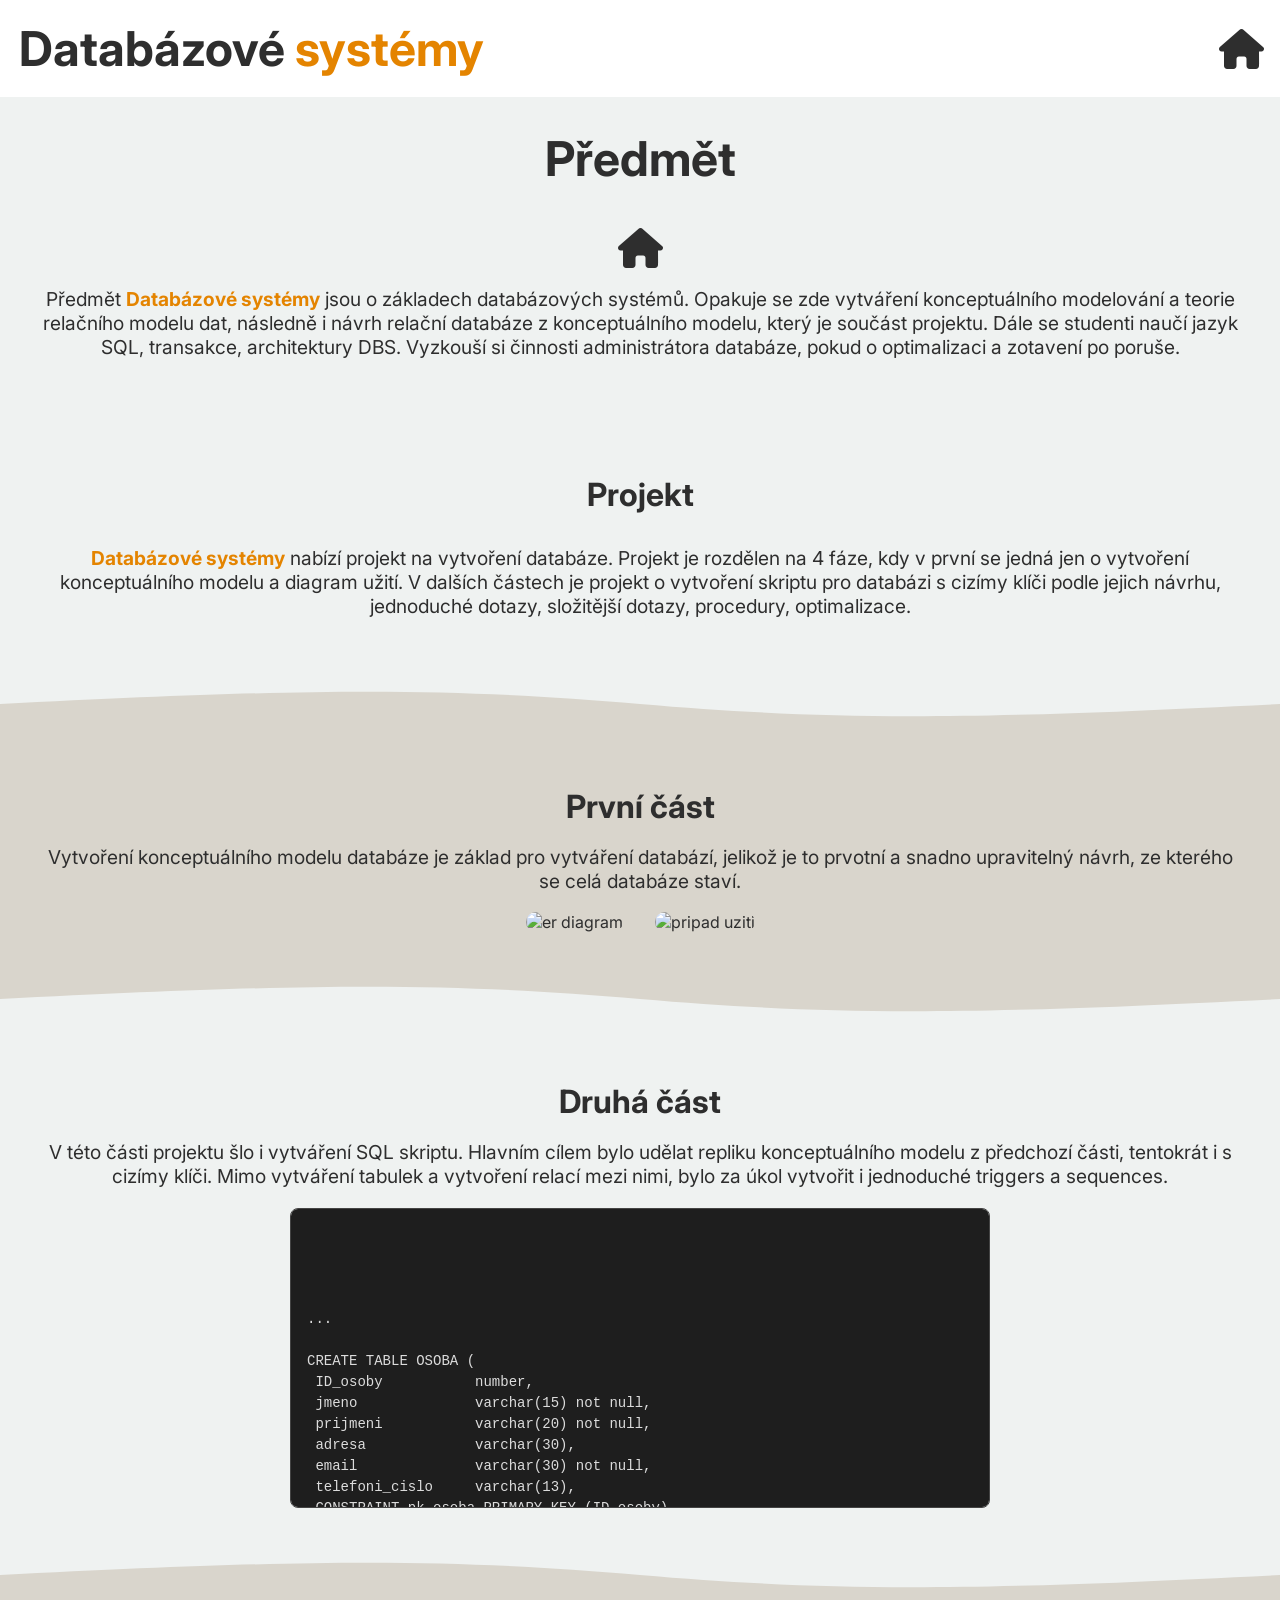
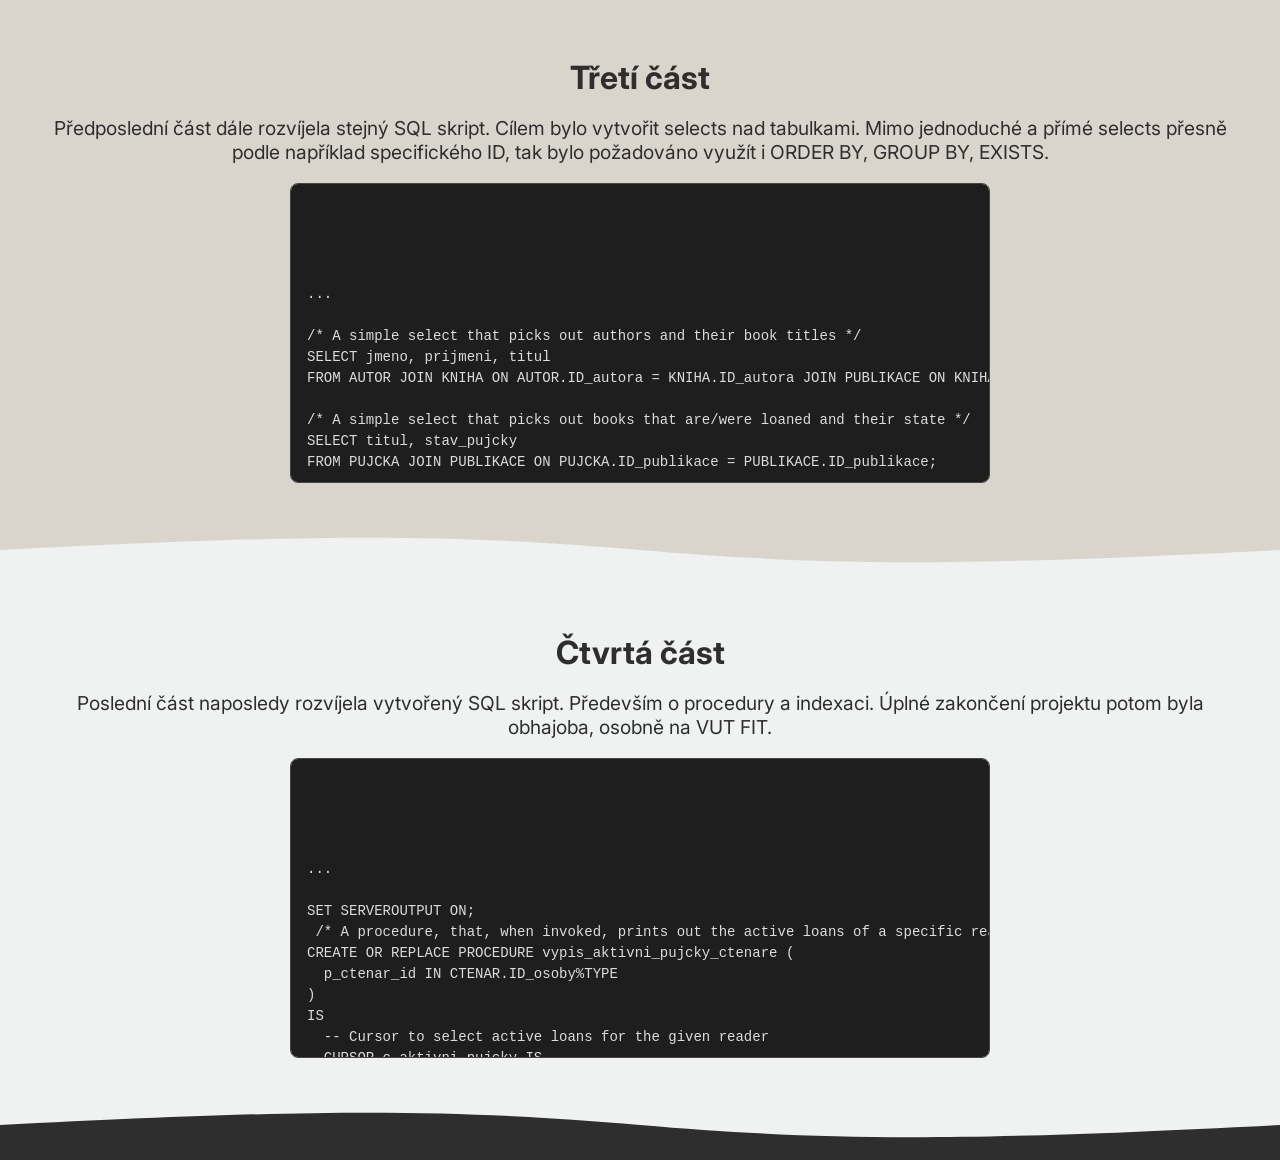
==== sub_pages/ids.html @ 6778bc86 "Add files via upload" ====
<!DOCTYPE html>
<html lang="cs">
    <head>
        <meta charset="utf-8">
        <meta http-equiv="X-UA-Compatible" content="IE=edge">
        <title>Projekt - IDS</title>
        <meta name="description" content="Osobní web jako součást ITW projektu na VUT FIT, předmětu ITW">
        <meta name="viewport" content="width=device-width, initial-scale=1">
        <link rel="stylesheet" href="https://cdnjs.cloudflare.com/ajax/libs/font-awesome/6.5.0/css/all.min.css">
        <link rel="preconnect" href="https://fonts.googleapis.com">
        <link rel="preconnect" href="https://fonts.gstatic.com" crossorigin>
        <link href="https://fonts.googleapis.com/css2?family=Inter:ital,opsz,wght@0,14..32,100..900;1,14..32,100..900&display=swap" rel="stylesheet">
        <link rel="stylesheet" href="../styles/projects.css">
    </head>
    <body>
        <header>
        <h1>Databázové <span>systémy</span></h1>
        <nav>
            <a href="../index.html#projects" aria-label="Link to main page"><i class="fa-solid fa-house" aria-hidden="true"></i></a>
        </nav>
        </header>

        <div class="intro">
            <h2>Předmět</h2>
            <i class="fa-solid fa-house" aria-hidden="true"></i>
            <p>
                Předmět <span>Databázové systémy</span> jsou o základech databázových systémů. Opakuje se zde vytváření konceptuálního
                modelování a teorie relačního modelu dat, následně i návrh relační databáze z konceptuálního modelu, který
                je součást projektu. Dále se studenti naučí jazyk SQL, transakce, architektury DBS. Vyzkouší si činnosti
                administrátora databáze, pokud o optimalizaci a zotavení po poruše. 
            </p>
        </div>

        <section class="projects">
            <div class="projects-intro">
                <h3>Projekt</h3>
                <p>
                    <span>Databázové systémy</span> nabízí projekt na vytvoření databáze.
                    Projekt je rozdělen na 4 fáze, kdy v první se jedná jen o vytvoření
                     konceptuálního modelu a diagram užití. V dalších částech
                     je projekt o vytvoření skriptu pro databázi s cizímy klíči podle
                     jejich návrhu, jednoduché dotazy, složitější dotazy, procedury, optimalizace.
                </p>
            </div>

            <svg class="divider-top" viewBox="0 0 1000 300" preserveAspectRatio="none" aria-hidden="true" focusable="false">
                <path
                    d="
                    M 0 0
                    L 0 150
                    C 250 80, 350 80, 500 150
                    C 650 220, 750 220, 1000 150
                    L 1000 0
                    Z
                    "
                />
            </svg>

            <article class="projects-firstPart">
                <div class="projects-firstPart-contents">
                    <h4>První část</h4>
                    <p>
                        Vytvoření konceptuálního modelu databáze je základ pro vytváření databází,
                        jelikož je to prvotní a snadno upravitelný návrh, ze kterého se celá databáze
                        staví. 
                    </p>
                    <div class="projects-firstPart-contents-images">
                        <img src="imgs/projects/ids/er_diagram.png" alt="er diagram">
                        <img src="imgs/projects/ids/pripad_uziti.png" alt="pripad uziti">
                    </div>
                </div>
            </article>

            <svg class="divider-bottom" viewBox="0 0 1000 300" preserveAspectRatio="none" aria-hidden="true" focusable="false">
                <path
                    d="
                    M 0 0
                    L 0 150
                    C 250 80, 350 80, 500 150
                    C 650 220, 750 220, 1000 150
                    L 1000 0
                    Z
                    "
                />
            </svg>

            <article class="projects-secondPart">
                <div class="projects-secondPart-contents">
                    <h4>Druhá část</h4>
                    <p>
                        V této části projektu šlo i vytváření SQL skriptu. Hlavním cílem bylo udělat repliku
                        konceptuálního modelu z předchozí části, tentokrát i s cizímy klíči. Mimo vytváření tabulek
                        a vytvoření relací mezi nimi, bylo za úkol vytvořit i jednoduché triggers a sequences.
                    </p>
                    <div class="codeblock">
 
<!--Code tag se chová tak, že bere i odsazení kódu tady v HTML jako stylování,
takže jsem buď musel udělat negativní padding (tomu jsem se vyhnul) a nebo
mít HTML kód takhle nepěkně "vytrhnut"-->
                        
<code lang="en">...

CREATE TABLE OSOBA (
 ID_osoby           number,
 jmeno              varchar(15) not null,
 prijmeni           varchar(20) not null,
 adresa             varchar(30),
 email              varchar(30) not null,
 telefoni_cislo     varchar(13),
 CONSTRAINT pk_osoba PRIMARY KEY (ID_osoby)
);

CREATE TABLE ZAMESTNANEC (
 ID_osoby           number not null,
 opravneni          varchar(20) not null,
 CONSTRAINT pk_zamestnanec PRIMARY KEY (ID_osoby),
 CONSTRAINT fk_zamestnanec_osoba FOREIGN KEY (ID_osoby)
    REFERENCES OSOBA(ID_osoby)
);

...

CREATE SEQUENCE osoba_seq START WITH 1 INCREMENT BY 1 NOCACHE;
CREATE OR REPLACE TRIGGER trg_osoba_id
BEFORE INSERT ON OSOBA
FOR EACH ROW
BEGIN
  IF :NEW.ID_osoby IS NULL THEN
    :NEW.ID_osoby := osoba_seq.NEXTVAL;
  END IF;
END;
/

...

INSERT INTO OSOBA (jmeno, prijmeni, adresa, email, telefoni_cislo)
VALUES ('Jan', 'Novák', 'Praha 1', 'jan.novak@example.com', '123456789')
RETURNING ID_osoby INTO v_osoba_id1;
  
INSERT INTO OSOBA (jmeno, prijmeni, adresa, email, telefoni_cislo)
VALUES ('Petra', 'Svobodová', 'Brno 2', 'petra.svobodova@example.com', '987654321')
RETURNING ID_osoby INTO v_osoba_id2;

...</code>
                        
                    </div>
                </div>
            </article>

            <svg class="divider-top" viewBox="0 0 1000 300" preserveAspectRatio="none" aria-hidden="true" focusable="false">
                <path
                    d="
                    M 0 0
                    L 0 150
                    C 250 80, 350 80, 500 150
                    C 650 220, 750 220, 1000 150
                    L 1000 0
                    Z
                    "
                />
            </svg>

            <article class="projects-thirdPart">
                <div class="projects-thirdPart-contents">
                    <h4>Třetí část</h4>
                    <p>
                        Předposlední část dále rozvíjela stejný SQL skript. Cílem bylo vytvořit selects nad tabulkami.
                        Mimo jednoduché a přímé selects přesně podle například specifického ID, tak bylo požadováno využít
                        i ORDER BY, GROUP BY, EXISTS.
                    </p>
                    <div class="codeblock">

<!--Code tag se chová tak, že bere i odsazení kódu tady v HTML jako stylování,
takže jsem buď musel udělat negativní padding (tomu jsem se vyhnul) a nebo
mít HTML kód takhle nepěkně "vytrhnut"-->

<code lang="en">...

/* A simple select that picks out authors and their book titles */
SELECT jmeno, prijmeni, titul
FROM AUTOR JOIN KNIHA ON AUTOR.ID_autora = KNIHA.ID_autora JOIN PUBLIKACE ON KNIHA.ID_publikace = PUBLIKACE.ID_publikace;

/* A simple select that picks out books that are/were loaned and their state */
SELECT titul, stav_pujcky
FROM PUJCKA JOIN PUBLIKACE ON PUJCKA.ID_publikace = PUBLIKACE.ID_publikace;

/* A simple select that picks out books that are reserved and their date of reservation */
SELECT titul, datum_rezervace
FROM REZERVACE JOIN PUBLIKACE ON REZERVACE.ID_publikace = PUBLIKACE.ID_publikace;

/* A simple select that picks out readers that have/had a loan */
SELECT jmeno, prijmeni, titul
FROM CTENAR JOIN OSOBA ON CTENAR.ID_osoby = OSOBA.ID_osoby JOIN PUJCKA ON PUJCKA.ID_ctenare = CTENAR.ID_osoby JOIN PUBLIKACE ON PUBLIKACE.ID_publikace = PUJCKA.ID_publikace
ORDER BY prijmeni ASC;

/* A select that picks out readers and the amount of their loans */
SELECT jmeno, prijmeni, COUNT(*) AS pocet_pujcek
FROM PUJCKA JOIN OSOBA ON PUJCKA.ID_ctenare = OSOBA.ID_osoby
GROUP BY jmeno, prijmeni;

/* A select that picks out the bindings of books and counts how many of them have either softcover or hardcover */
SELECT vazba, COUNT(*) AS pocet_knih
FROM KNIHA
WHERE vazba IN ('měkká', 'tvrdá')
GROUP BY vazba;

/* A select that picks out names of readers with atleast 1 loan */
SELECT jmeno, prijmeni
FROM OSOBA
WHERE EXISTS (
  SELECT 1
  FROM PUJCKA 
  WHERE PUJCKA.ID_ctenare = OSOBA.ID_osoby
);

/* A select that picks out book titles that have been loaned atleast once */
SELECT titul
FROM PUBLIKACE
WHERE ID_publikace IN (
  SELECT ID_publikace
  FROM PUJCKA
);
...
</code>
                    </div>
                </div>
            </article>

            <svg class="divider-bottom" viewBox="0 0 1000 300" preserveAspectRatio="none" aria-hidden="true" focusable="false">
                <path
                    d="
                    M 0 0
                    L 0 150
                    C 250 80, 350 80, 500 150
                    C 650 220, 750 220, 1000 150
                    L 1000 0
                    Z
                    "
                />
            </svg>

            <article class="projects-fourthPart">
                <div class="projects-fourthPart-contents">
                    <h4>Čtvrtá část</h4>
                    <p>
                        Poslední část naposledy rozvíjela vytvořený SQL skript. Především o procedury a indexaci.
                        Úplné zakončení projektu potom byla obhajoba, osobně na VUT FIT.
                    </p>
                    <div class="codeblock">

<!--Code tag se chová tak, že bere i odsazení kódu tady v HTML jako stylování,
takže jsem buď musel udělat negativní padding (tomu jsem se vyhnul) a nebo
mít HTML kód takhle nepěkně "vytrhnut"-->

<code lang="en">...

SET SERVEROUTPUT ON;
 /* A procedure, that, when invoked, prints out the active loans of a specific reader */
CREATE OR REPLACE PROCEDURE vypis_aktivni_pujcky_ctenare (
  p_ctenar_id IN CTENAR.ID_osoby%TYPE
)
IS
  -- Cursor to select active loans for the given reader
  CURSOR c_aktivni_pujcky IS
    SELECT p.ID_publikace,
           p.titul,
           pj.datum_pujcky,
           pj.stav_pujcky
    FROM PUJCKA pj
    JOIN PUBLIKACE p ON pj.ID_publikace = p.ID_publikace
    WHERE pj.ID_ctenare = p_ctenar_id
      AND pj.stav_pujcky IN ('vypujceno', 'zpozdeno');

  -- Variables with the usage of %TYPE
  v_titul        PUBLIKACE.titul%TYPE;
  v_datum_pujcky PUJCKA.datum_pujcky%TYPE;
  v_stav         PUJCKA.stav_pujcky%TYPE;
  v_id_pub       PUJCKA.ID_publikace%TYPE;
BEGIN
  -- Looping through the extracted rows
  FOR pujcka_rec IN c_aktivni_pujcky LOOP
    -- Tying the variables together
    v_id_pub       := pujcka_rec.ID_publikace;
    v_titul        := pujcka_rec.titul;
    v_datum_pujcky := pujcka_rec.datum_pujcky;
    v_stav         := pujcka_rec.stav_pujcky;

    DBMS_OUTPUT.PUT_LINE('ID publikace: ' || v_id_pub || ', Titul: ' || v_titul || 
                         ', Půjčeno dne: ' || TO_CHAR(v_datum_pujcky, 'YYYY-MM-DD') || 
                         ', Stav: ' || v_stav);
  END LOOP;
END;
/

...

/* EXPLAIN PLAN before index creation */
EXPLAIN PLAN FOR
SELECT z.typ_zanru, COUNT(k.ID_publikace) AS pocet_knih
FROM ZANR z
JOIN KNIHA_ZANR kz ON z.ID_zanru = kz.ID_zanru
JOIN KNIHA k ON kz.ID_publikace = k.ID_publikace
GROUP BY z.typ_zanru
ORDER BY pocet_knih DESC;

/* Show plan */
SELECT * FROM TABLE(DBMS_XPLAN.DISPLAY);

/* Create index to optimize */
CREATE INDEX idx_knihazanr_zanr ON KNIHA_ZANR(ID_zanru);
CREATE INDEX idx_knihazanr_publikace ON KNIHA_ZANR(ID_publikace);

/* EXPLAIN PLAN after index creation */
EXPLAIN PLAN FOR
SELECT z.typ_zanru, COUNT(k.ID_publikace) AS pocet_knih
FROM ZANR z
JOIN KNIHA_ZANR kz ON z.ID_zanru = kz.ID_zanru
JOIN KNIHA k ON kz.ID_publikace = k.ID_publikace
GROUP BY z.typ_zanru
ORDER BY pocet_knih DESC;

/* Show plan */
SELECT * FROM TABLE(DBMS_XPLAN.DISPLAY);

...
</code>
                    </div>
                </div>
            </article>
        </section>

        <footer>
            <svg class="divider-footer-top" viewBox="0 0 1000 300" preserveAspectRatio="none" aria-hidden="true" focusable="false">
                <path
                    d="
                    M 0 0
                    L 0 150
                    C 250 80, 350 80, 500 150
                    C 650 220, 750 220, 1000 150
                    L 1000 0
                    Z
                    "
                />
            </svg>
        </footer>
    </body>
</html>
---- styles/projects.css ----
html {
  scroll-behavior: smooth;
}

body {
    margin: 0;
    font-family: "Inter", sans-serif;
    color: #2e2e2e;
    background-color: #eff2f1;
}

i {
  font-size: 40px;
}

span {
  color:#e48400;
  font-weight: bold;
}

h1 {
  margin: .2rem;
}

h2 {
  margin-top: 0;
}

h1, h2 {
  font-size: 2rem;
}

h3, h4 {
  font-size: 1.5rem;
}

h4 {
  margin-top: 1rem;
  margin-bottom: 1rem;
}

p {
  font-size: 1.2rem;
}

a {
  text-decoration: none;
  color:#2e2e2e;
  transition: color 0.3s ease;
}

a:hover {
  color:#e48400;
}

a.projects-contents-icon-link {
  display: inline-block;
  margin-top: 2rem;
}

a.projects-contents-icon-link i {
  font-size: 50px;
}

svg {
  display: block;

  width: 100%;
  height: 70px;

  fill: #d9d5cc;
}

svg.divider-top {
    transform: scale(-1,-1);
}

svg.divider-footer-top,
svg.divider-footer-top-IMP {
  transform: scale(-1,-1);

  fill: #2e2e2e;
}

svg.divider-footer-top-IMP {
  background-color: #d9d5cc;
}

div.intro,
div.projects-intro,
section article {
    padding-top: 2rem;
    padding-bottom: 2rem;
}

article.projects-firstPart,
article.projects-thirdPart {
    background-color: #d9d5cc;
}

div.intro,
div.projects-intro,
section article div {
    max-width: 1200px;
    margin: auto;
    padding-left: 2rem;
    padding-right: 2rem;

    text-align: center;

}

@media (min-width: 768px) {

  h1, h2 {
    font-size: 2.3rem;
  }

  h3, h4 {
    font-size: 1.75rem;
  }

}

@media (min-width: 1000px) {

  h1, h2 {
    font-size: 3rem;
  }

  h3, h4 {
    font-size: 2rem;
  }
}

header {
  position: relative;
  display: flex;
  justify-content: space-between;

  position: sticky;
  top: 0;
  z-index: 1000;

  padding: 1rem;

  background-color: white;
}

nav {
  display: flex;
  flex-direction: column;
  align-items: center;
}

nav p {
  margin: 0;
  padding: 0.75rem 1.5rem;

  cursor: pointer;
  white-space: nowrap;

  font-size: 1.3rem;
}

@media (min-width: 768px) {
  nav {
    display: flex;
    justify-content: center;

    position: static;

    width: auto;
    padding: 0;

    background: none;
    box-shadow: none;
  }

  nav p {
    padding: 0;
    font-size: 1.2rem;
  }
}

@media (min-width: 1000px) {
  nav p {
    padding: 0;
    font-size: 1.5rem;
  }
}

div.codeblock {
  width: 700px;
  max-width: 100%;
  height: 300px;
  margin: auto;
  padding: 16px;
  box-sizing: border-box;

  overflow: auto;
  background: #1e1e1e;
  color: #dcdcdc;
  border: 1px solid #444;
  border-radius: 8px;

  font-family: Consolas, Monaco, monospace;
  font-size: 14px;
  line-height: 1.5;
  white-space: pre;

  box-sizing: border-box;

  transition: transform 0.3s ease;
}

div.codeblock:hover {
  transform: scale(1.05);
}

div.codeblock code {
    display: block;
    text-align: left;
}

div.projects-firstPart-contents-images {
  display: flex;
  flex-direction: column;
  gap: 2rem;
  justify-content: center;
  align-items: center;


  padding-left: 2rem;
  padding-right: 2rem;
}

div.projects-firstPart-contents-images img {
  max-width: 500px;

  border-radius: 10px;

  transition: transform 0.3s ease;
}

div.projects-firstPart-contents-images img:hover {
  transform: scale(1.05);
}

@media (min-width: 1000px) {
  div.projects-firstPart-contents-images {
    flex-direction: row;
    align-items: normal;
  }

  div.projects-firstPart-contents-images img {
    max-width: 400px;
  }
}

@media (min-width: 1200px) {
  div.projects-firstPart-contents-images img {
    max-width: 500px;
  }
}


.projects-secondPart .video-player {
  max-width: 600px;
  margin: 0 auto;
  display: grid;
  grid-template-areas: "video";
  position: relative;
}

.projects-secondPart .video-player .video-content {
  grid-area: video;
}

.projects-secondPart .video-player video {
  width: 100%;
  display: block;
}

.projects-secondPart .video-player .video-controls {
  grid-area: video;
  z-index: 1;
  position: relative;
}

.projects-secondPart .video-player .video-controls button {
  font-size: 0;
  background: none;
  border: none;
  cursor: pointer;
}
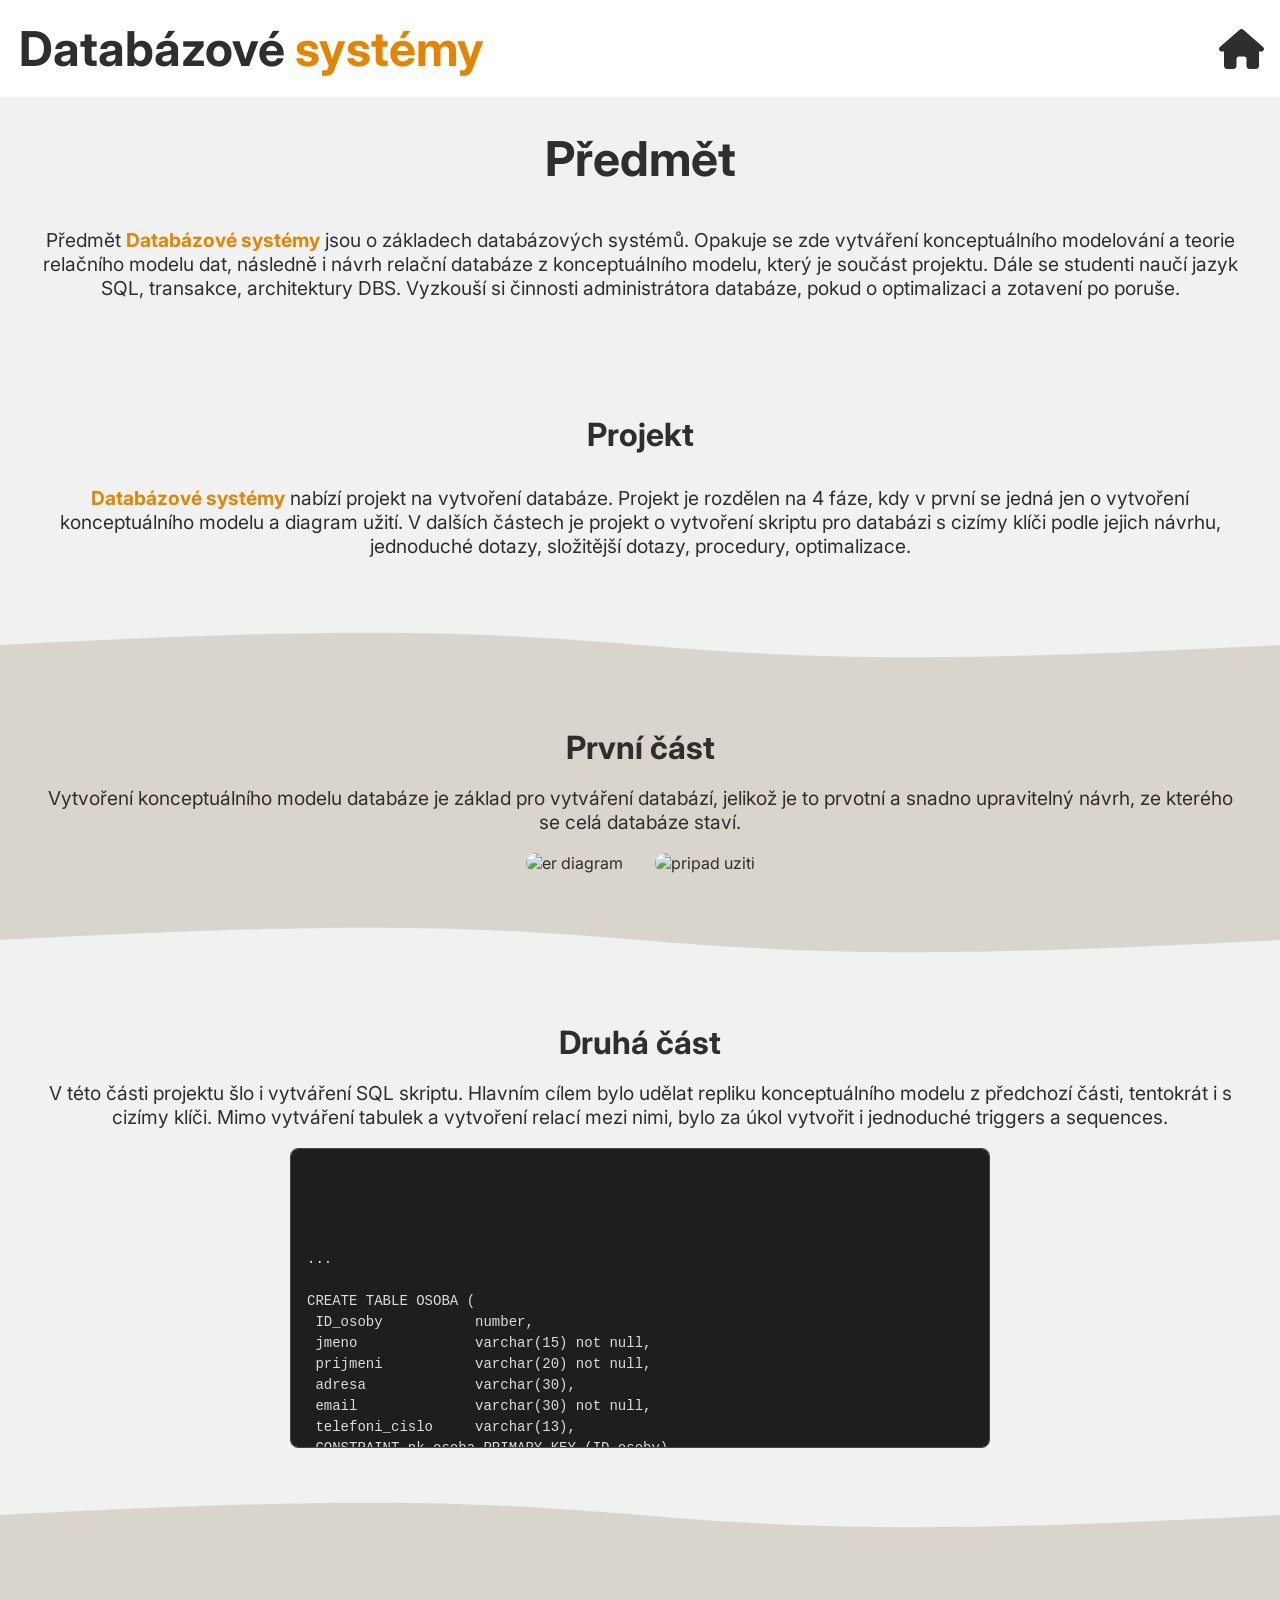
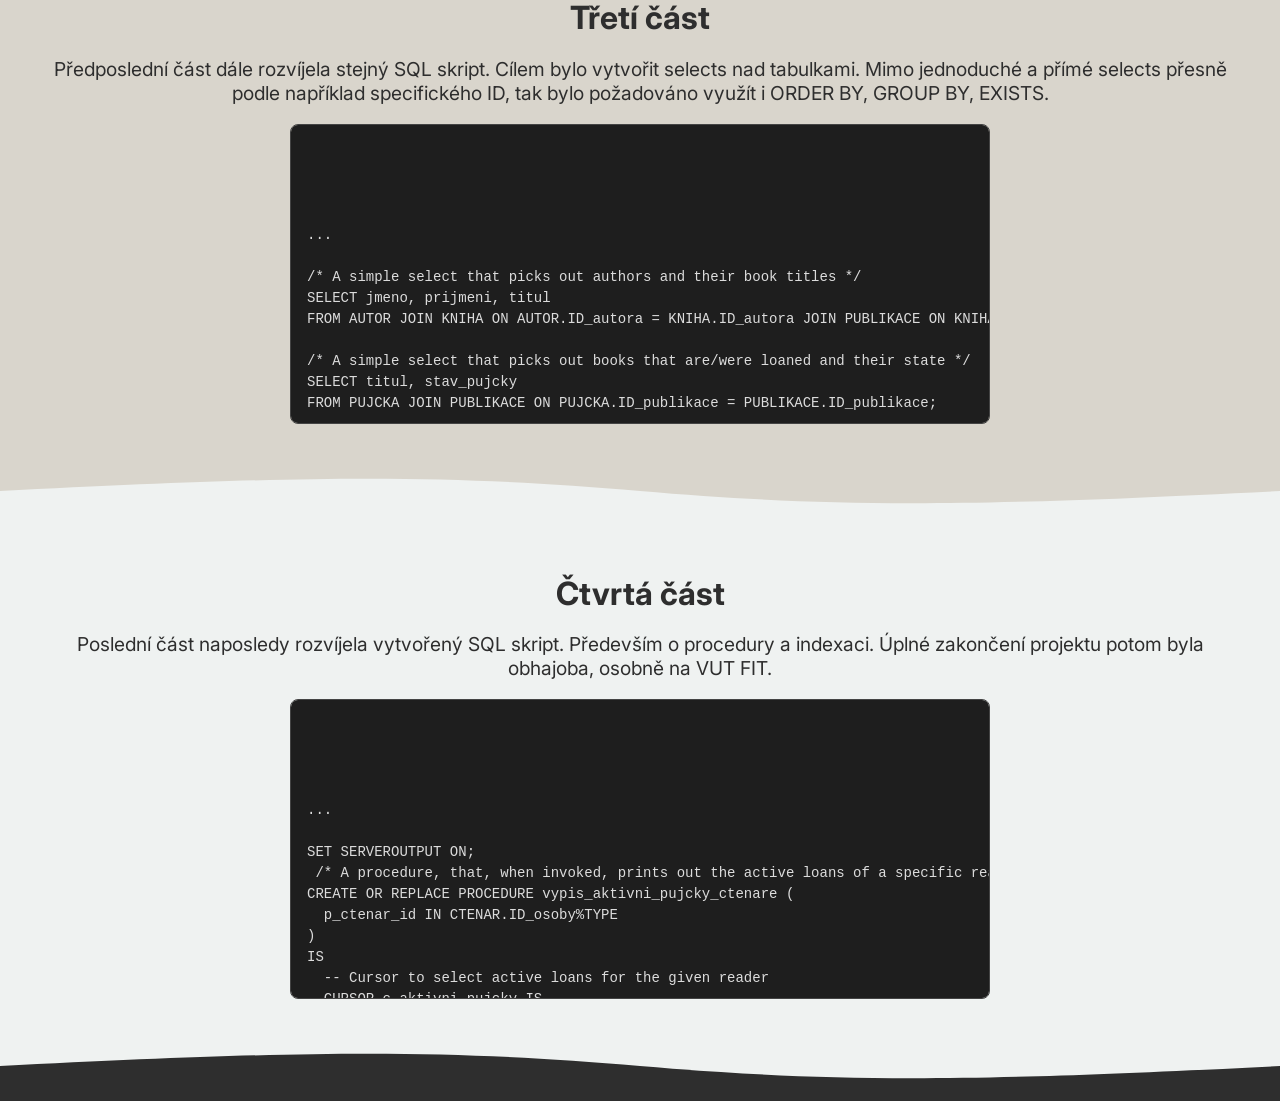
==== commit bc67d186: "Add files via upload" ====
--- a/sub_pages/ids.html
+++ b/sub_pages/ids.html
@@ -14,7 +14,7 @@
     </head>
     <body>
         <header>
-        <h1>Databázové <span>systémy</span></h1>
+            <a href="https://anterio01.github.io/xveprej00.github.io/" aria-label="Absolute link online to main page"><h1>Databázové <span>systémy</span></h1></a>
         <nav>
             <a href="../index.html#projects" aria-label="Link to main page"><i class="fa-solid fa-house" aria-hidden="true"></i></a>
         </nav>
@@ -22,7 +22,6 @@
 
         <div class="intro">
             <h2>Předmět</h2>
-            <i class="fa-solid fa-house" aria-hidden="true"></i>
             <p>
                 Předmět <span>Databázové systémy</span> jsou o základech databázových systémů. Opakuje se zde vytváření konceptuálního
                 modelování a teorie relačního modelu dat, následně i návrh relační databáze z konceptuálního modelu, který
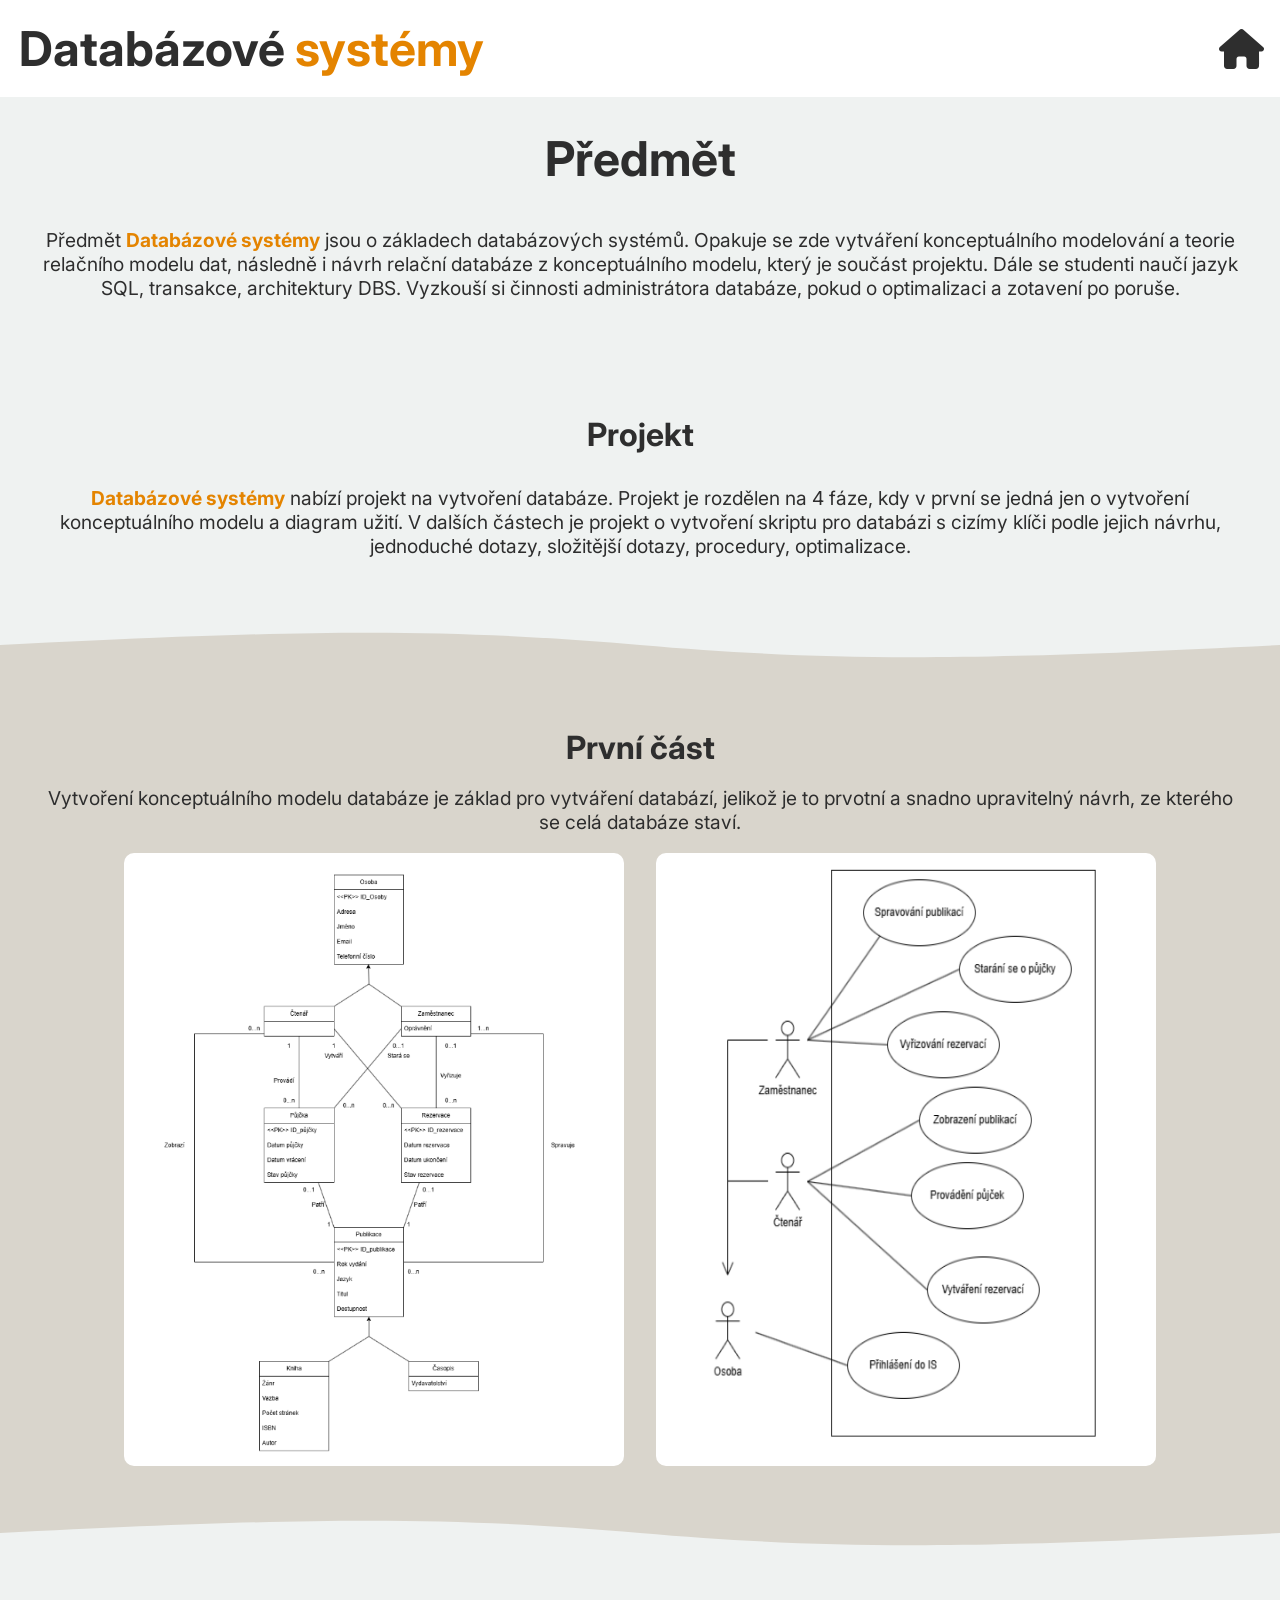
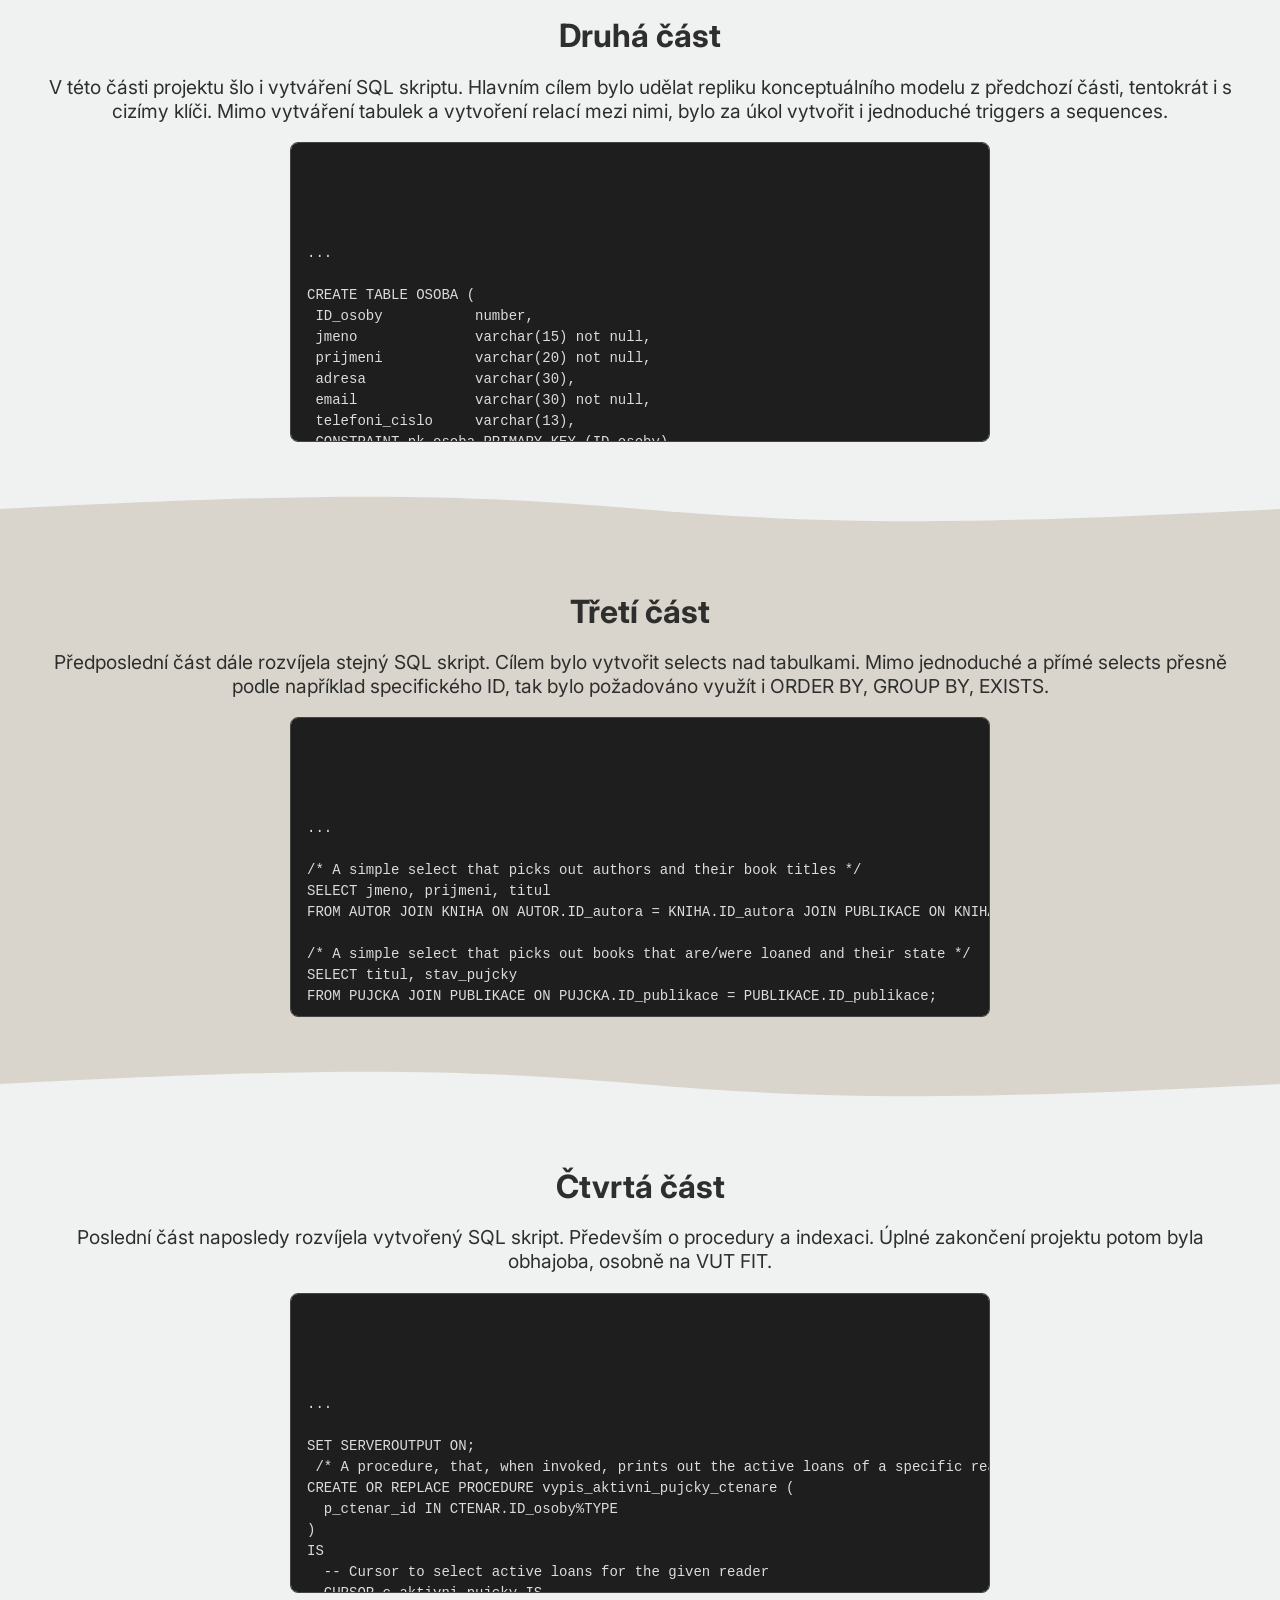
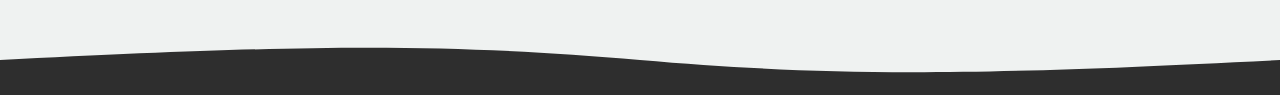
==== commit 9be44d0f: "Add files via upload" ====
--- a/sub_pages/ids.html
+++ b/sub_pages/ids.html
@@ -15,9 +15,9 @@
     <body>
         <header>
             <a href="https://anterio01.github.io/xveprej00.github.io/" aria-label="Absolute link online to main page"><h1>Databázové <span>systémy</span></h1></a>
-        <nav>
-            <a href="../index.html#projects" aria-label="Link to main page"><i class="fa-solid fa-house" aria-hidden="true"></i></a>
-        </nav>
+            <nav>
+                <a href="https://anterio01.github.io/xveprej00.github.io/" aria-label="Link to main page"><i class="fa-solid fa-house" aria-hidden="true"></i></a>
+            </nav>
         </header>
 
         <div class="intro">
@@ -64,8 +64,8 @@
                         staví. 
                     </p>
                     <div class="projects-firstPart-contents-images">
-                        <img src="imgs/projects/ids/er_diagram.png" alt="er diagram">
-                        <img src="imgs/projects/ids/pripad_uziti.png" alt="pripad uziti">
+                        <img src="../imgs/projects/ids/er_diagram.png" alt="er diagram">
+                        <img src="../imgs/projects/ids/pripad_uziti.png" alt="pripad uziti">
                     </div>
                 </div>
             </article>
